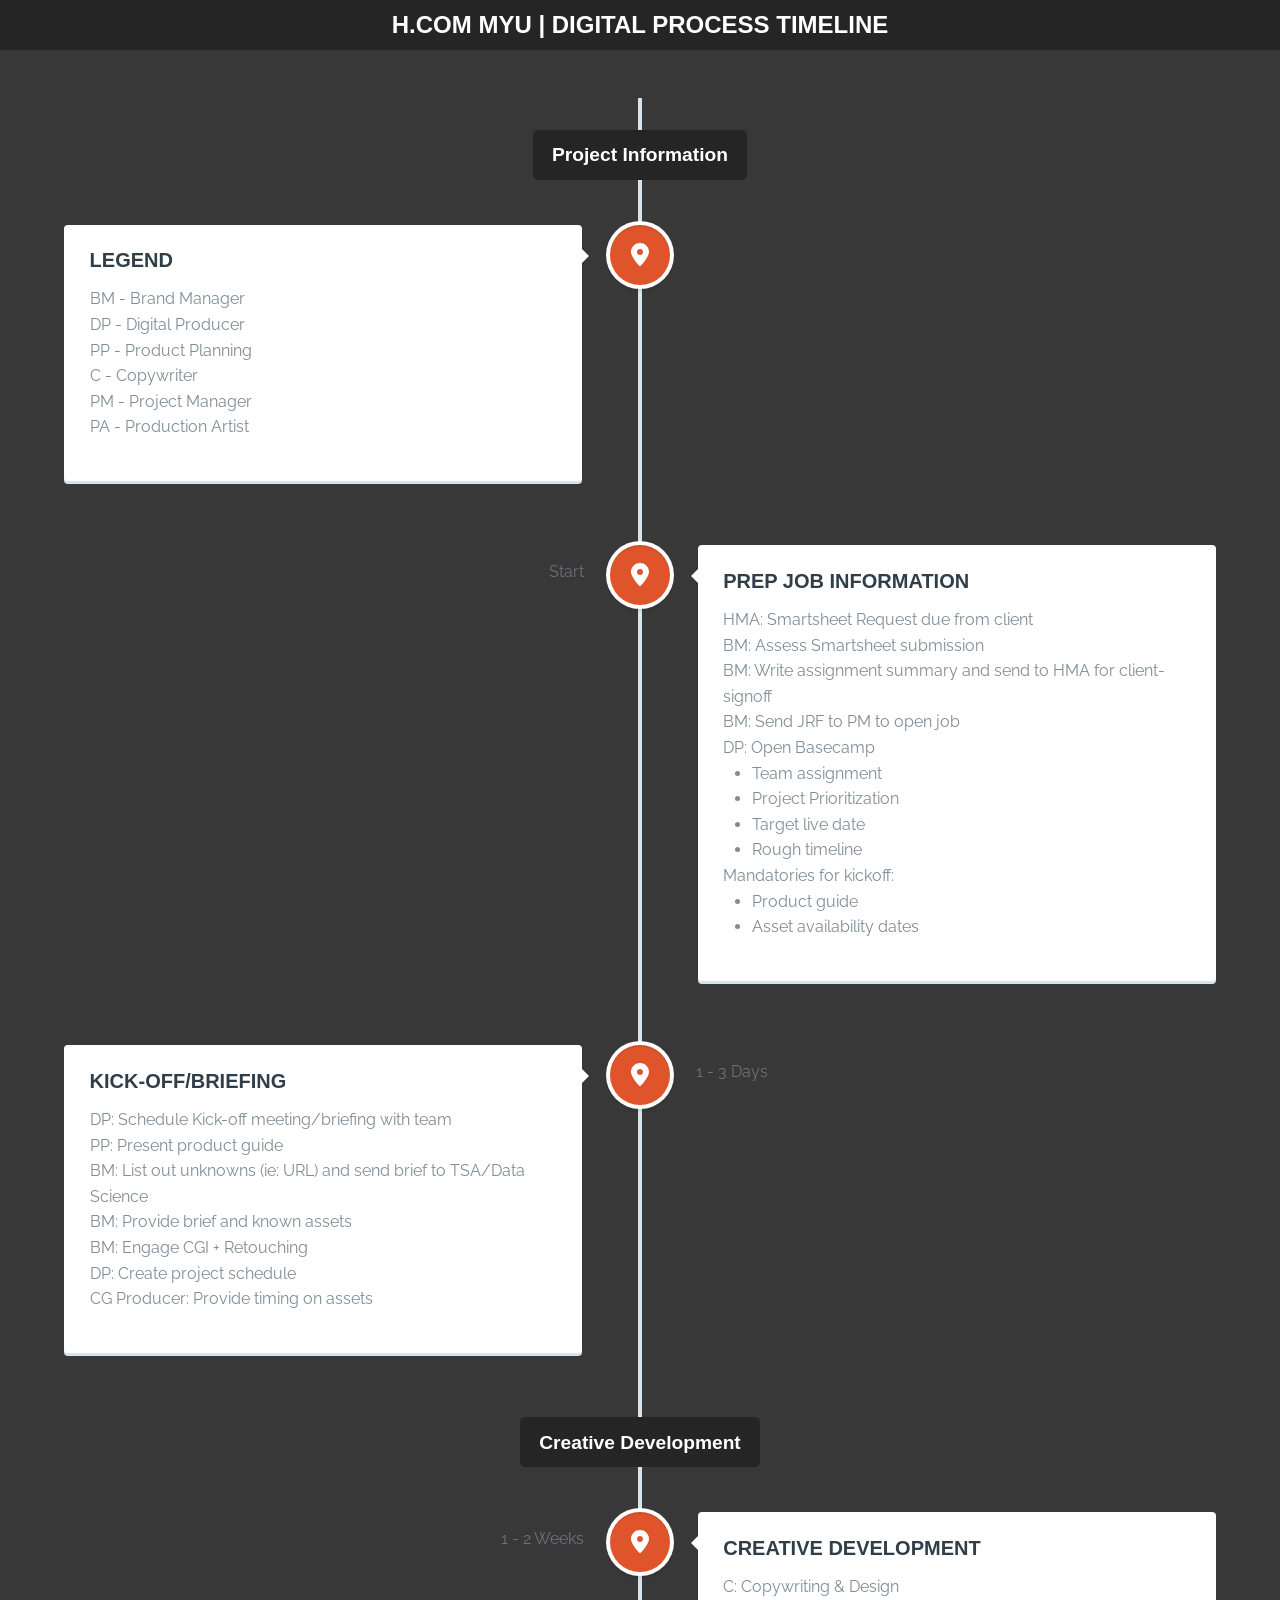
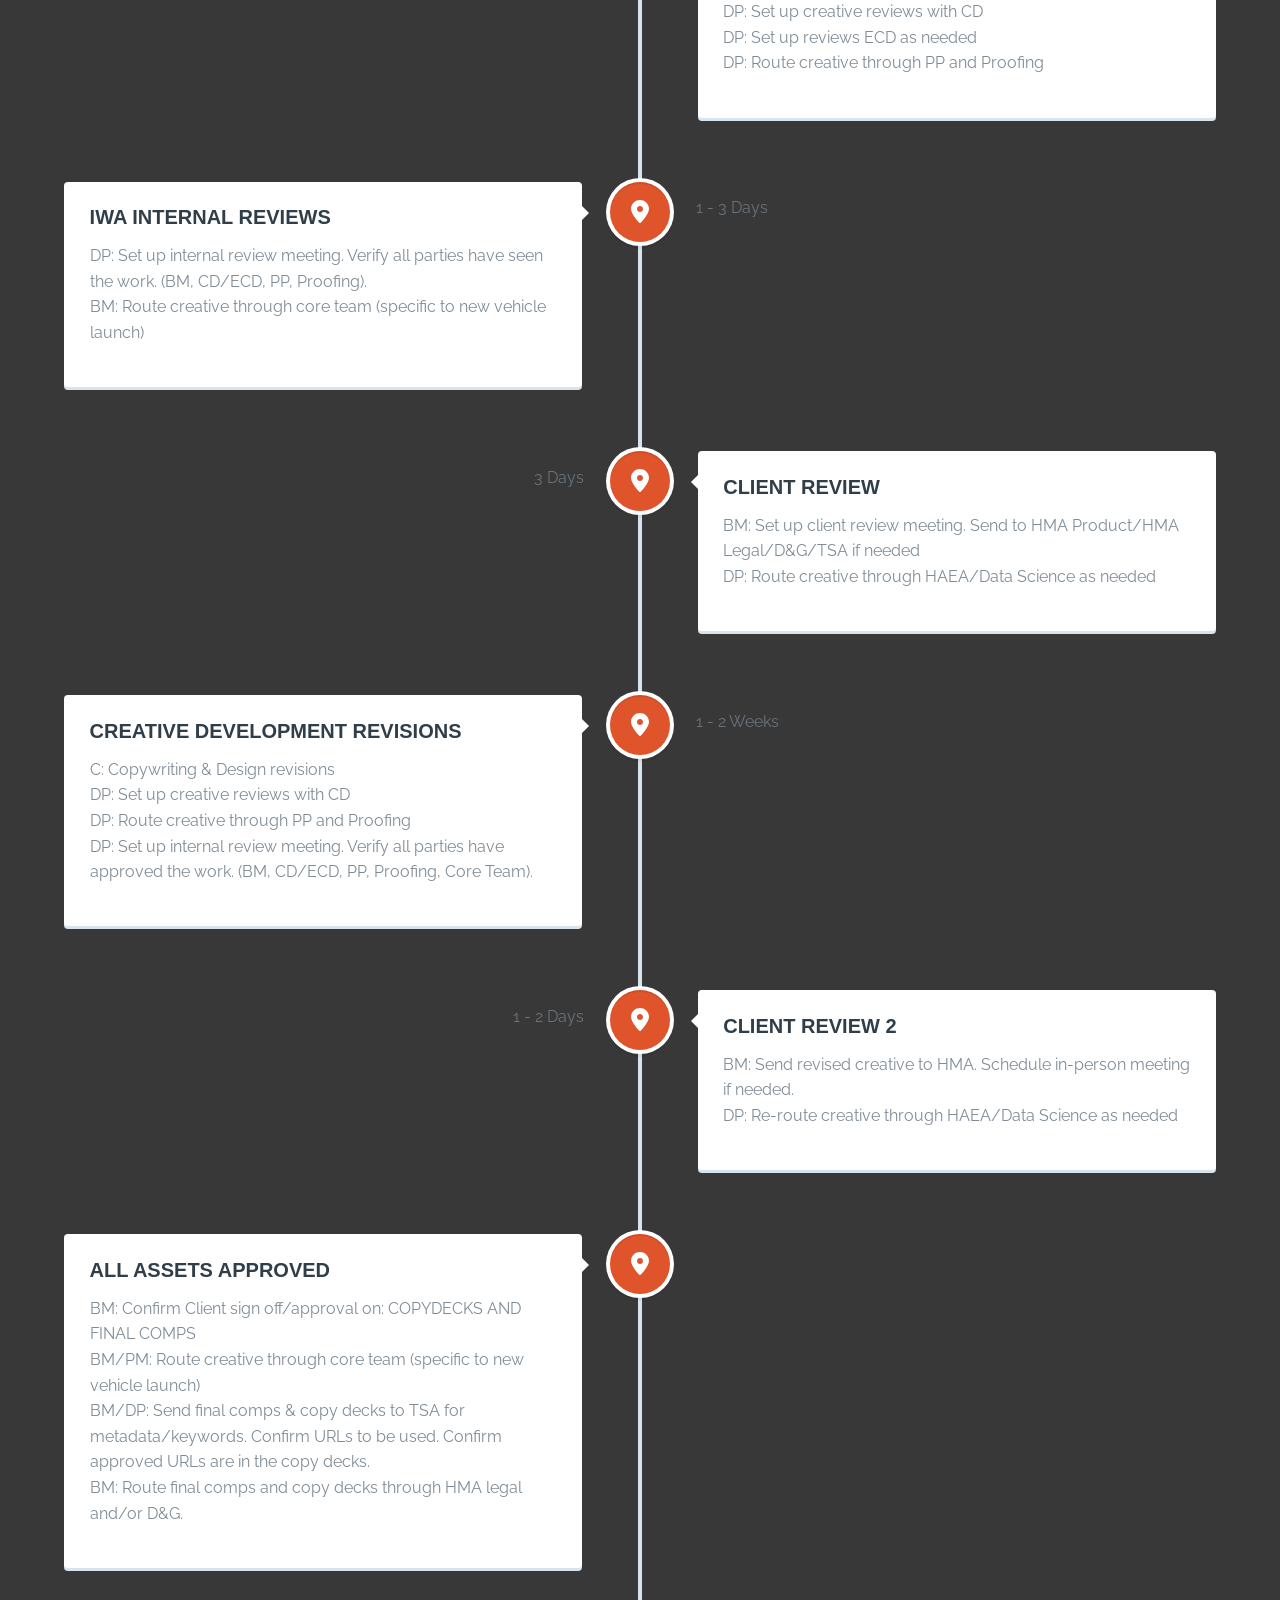
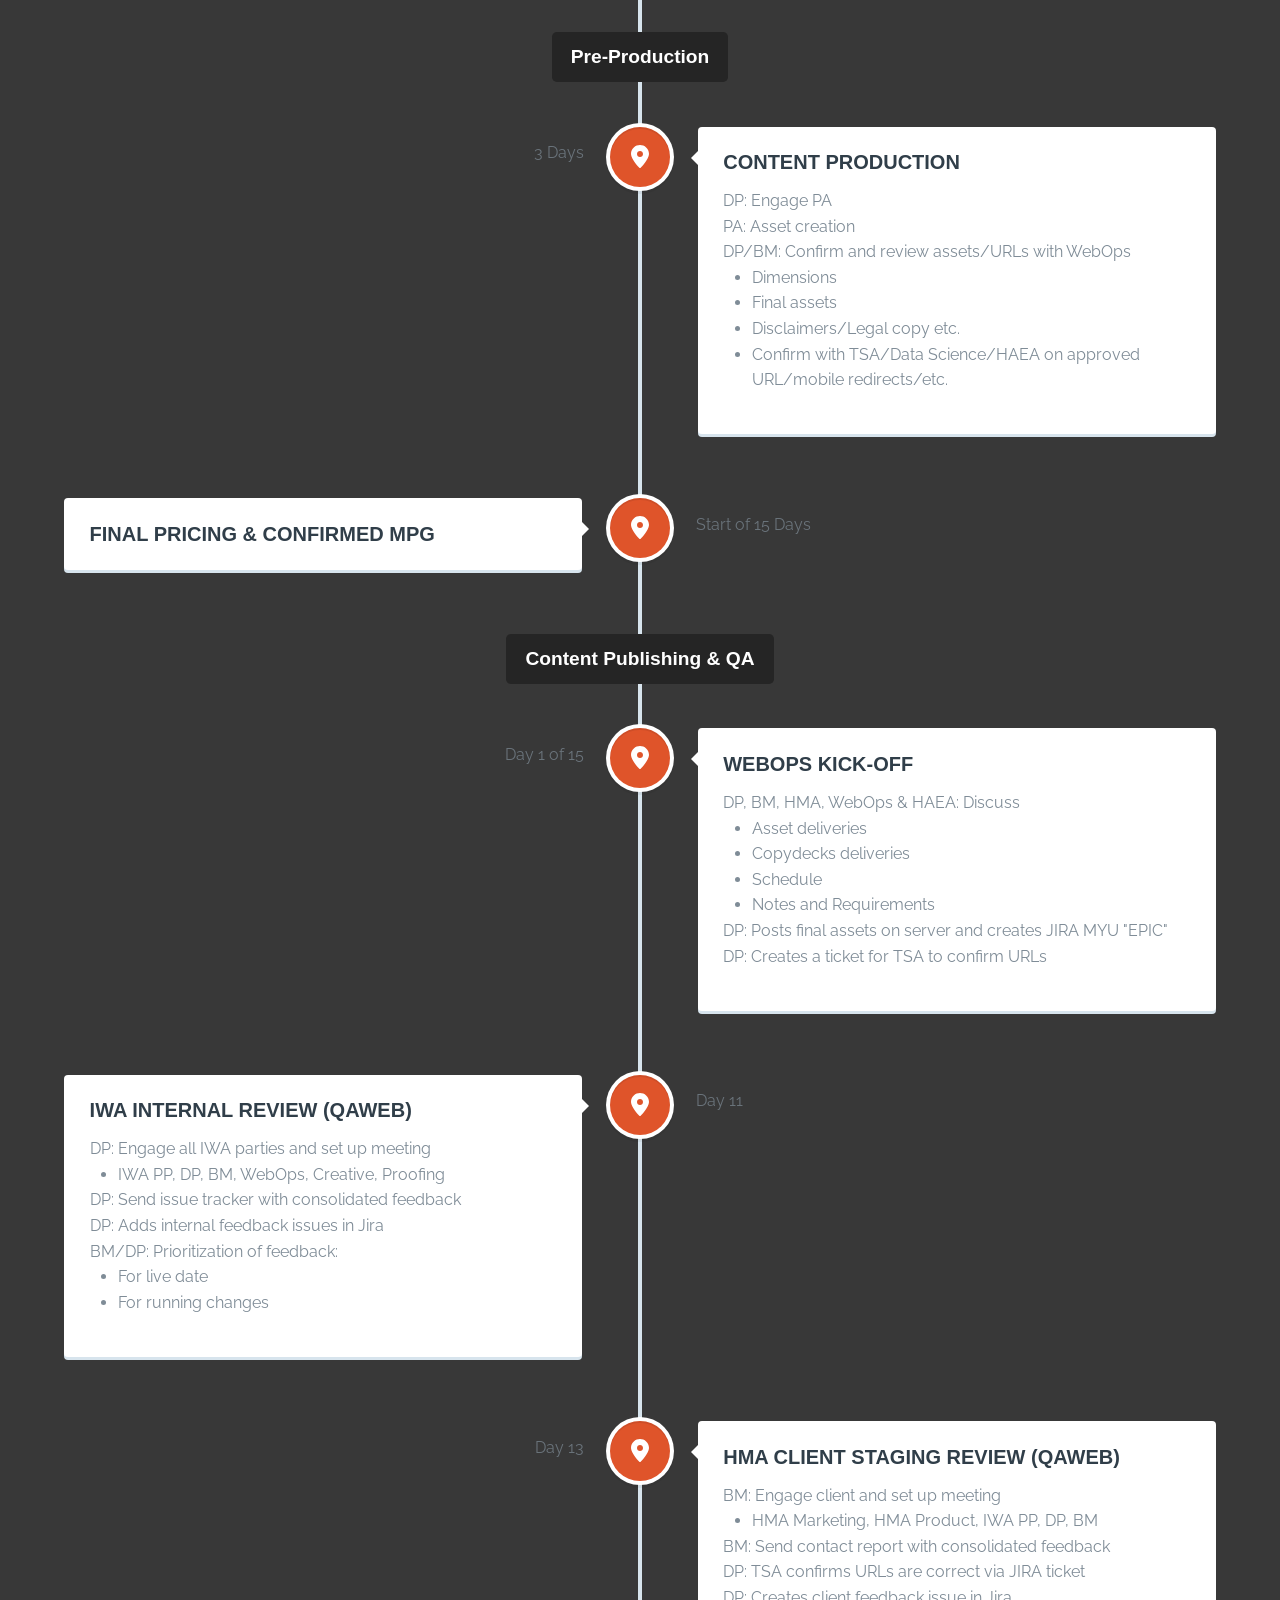
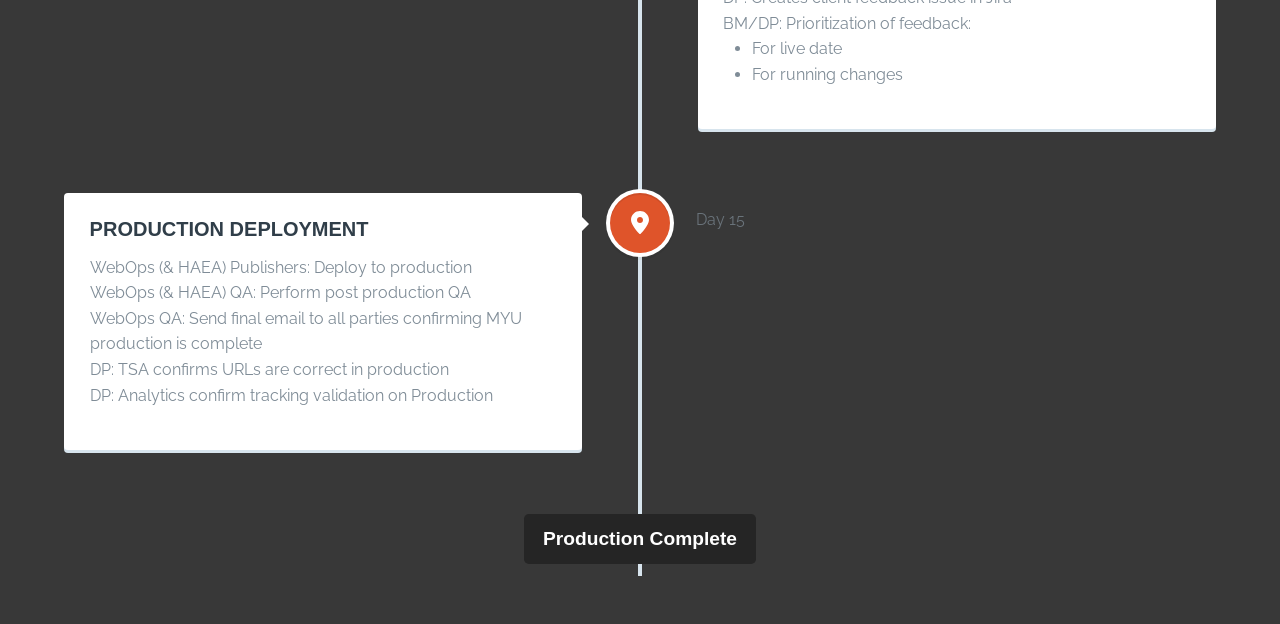
==== myu-timeline/index.html @ 20093d60 "Add files via upload" ====
<!doctype html>
<html lang="en" class="no-js">
<head>
	<meta charset="UTF-8">
	<meta name="viewport" content="width=device-width, initial-scale=1">

	<link href="https://fonts.googleapis.com/css?family=Raleway" rel="stylesheet" type='text/css'>

	<link rel="stylesheet" href="css/reset.css"> <!-- CSS reset -->
	<link rel="stylesheet" href="css/style.css"> <!-- Resource style -->
	<script src="js/modernizr.js"></script> <!-- Modernizr -->

	<title>H.com MYU Digital Process</title>
</head>
<body>
	<header>
		<h1>H.COM MYU | DIGITAL PROCESS TIMELINE</h1>
	</header>

	<section id="myu-timeline" class="myu-container">
		<h2 class="myu-timeline-group">
			<span class="myu-timeline-group-title">Project Information</span>
		</h2>
		
		<div class="myu-timeline-block">
  <div class="myu-timeline-img myu-pin"> <img src="img/myu-icon-pin.svg" alt=""> </div>
  <!-- myu-timeline-img -->
  <div class="myu-timeline-content">
    <h3>LEGEND</h3>
    <ul>
      <li><strong>BM</strong> - Brand Manager</li>
      <li><strong>DP</strong> - Digital Producer</li>
      <li><strong>PP</strong> - Product Planning</li>
      <li><strong>C</strong> - Copywriter</li>
      <li><strong>PM</strong> - Project Manager</li>
      <li><strong>PA</strong> - Production Artist</li>
    </ul>
    </ul>
  </div>
  <!-- myu-timeline-content -->
</div>
<!-- myu-timeline-block -->
	
		<div class="myu-timeline-block">
			<div class="myu-timeline-img myu-pin">
				<img src="img/myu-icon-pin.svg" alt="">
			</div> <!-- myu-timeline-img -->

			<div class="myu-timeline-content">
				<h3>PREP JOB INFORMATION</h3>
				<ul>
					<li>HMA: Smartsheet Request due from client</li>
					<li>BM: Assess Smartsheet submission</li>
					<li>BM: Write assignment summary and send to HMA for client-signoff</li>
					<li>BM: Send JRF to PM to open job</li>
					<li>
						DP: Open Basecamp
						<ul>
							<li>Team assignment</li>
							<li>Project Prioritization</li>
							<li>Target live date</li>
							<li>Rough timeline</li>
						</ul>
					</li>
					<li>
						Mandatories for kickoff:
						<ul>
							<li>Product guide</li>
							<li>Asset availability dates</li>
						</ul>
					</li>
				</ul>
				<span class="myu-day">Start</span>
			</div> <!-- myu-timeline-content -->
		</div> <!-- myu-timeline-block -->

		<div class="myu-timeline-block">
			<div class="myu-timeline-img myu-pin">
				<img src="img/myu-icon-pin.svg" alt="">
			</div> <!-- myu-timeline-img -->

			<div class="myu-timeline-content">
				<h3>KICK-OFF/BRIEFING</h3>
				<ul>
					<li>DP: Schedule Kick-off meeting/briefing with team</li>
					<li>PP: Present product guide</li>
                    <li>BM: List out unknowns (ie: URL) and send brief to TSA/Data Science</li>
					<li>BM: Provide brief and known assets</li>
					<li>BM: Engage CGI + Retouching</li>
					<li>DP: Create project schedule</li>
					<li>CG Producer: Provide timing on assets</li>
				</ul>
				<span class="myu-day">1 - 3 Days</span>
			</div> <!-- myu-timeline-content -->
		</div> <!-- myu-timeline-block -->

		<h2 class="myu-timeline-group">
			<span class="myu-timeline-group-title">Creative Development</span>
		</h2>

		<div class="myu-timeline-block">
			<div class="myu-timeline-img myu-pin">
				<img src="img/myu-icon-pin.svg" alt="">
			</div> <!-- myu-timeline-img -->

			<div class="myu-timeline-content">
				<h3>CREATIVE DEVELOPMENT</h3>
				<ul>
					<li>C: Copywriting &amp; Design</li>
					<li>DP: Set up creative reviews with CD</li>
					<li>DP: Set up reviews ECD as needed</li>
					<li>DP: Route creative through PP and Proofing</li>
				</ul>
				<span class="myu-day">1 - 2 Weeks</span>
			</div> <!-- myu-timeline-content -->
		</div> <!-- myu-timeline-block -->

		<div class="myu-timeline-block">
			<div class="myu-timeline-img myu-pin">
				<img src="img/myu-icon-pin.svg" alt="">
			</div> <!-- myu-timeline-img -->

			<div class="myu-timeline-content">
				<h3>IWA INTERNAL REVIEWS</h3>
				<ul>
					<li>DP: Set up internal review meeting. Verify all parties have seen the work. (BM, CD/ECD, PP, Proofing).</li>
					<li>BM: Route creative through core team (specific to new vehicle launch)</li>
				</ul>
				<span class="myu-day">1 - 3 Days</span>
			</div> <!-- myu-timeline-content -->
		</div> <!-- myu-timeline-block -->

				<div class="myu-timeline-block">
			<div class="myu-timeline-img myu-pin">
				<img src="img/myu-icon-pin.svg" alt="">
			</div> <!-- myu-timeline-img -->

			<div class="myu-timeline-content">
				<h3>CLIENT REVIEW</h3>
				<ul>
					<li>BM: Set up client review meeting. Send to HMA Product/HMA Legal/D&amp;G/TSA if needed</li>
					<li>DP: Route creative through HAEA/Data Science as needed</li>
				</ul>
				<span class="myu-day">3 Days</span>
			</div> <!-- myu-timeline-content -->
		</div> <!-- myu-timeline-block -->

				<div class="myu-timeline-block">
			<div class="myu-timeline-img myu-pin">
				<img src="img/myu-icon-pin.svg" alt="">
			</div> <!-- myu-timeline-img -->

			<div class="myu-timeline-content">
				<h3>CREATIVE DEVELOPMENT REVISIONS</h3>
				<ul>
					<li>C: Copywriting &amp; Design revisions</li>
					<li>DP: Set up creative reviews with CD</li>
					<li>DP: Route creative through PP and Proofing</li>
					<li>DP: Set up internal review meeting. Verify all parties have approved the work. (BM, CD/ECD, PP, Proofing, Core Team).</li>
				</ul>
				<span class="myu-day">1 - 2 Weeks</span>
			</div> <!-- myu-timeline-content -->
		</div> <!-- myu-timeline-block -->

						<div class="myu-timeline-block">
			<div class="myu-timeline-img myu-pin">
				<img src="img/myu-icon-pin.svg" alt="">
			</div> <!-- myu-timeline-img -->

			<div class="myu-timeline-content">
				<h3>CLIENT REVIEW 2</h3>
				<ul>
					<li>BM: Send revised creative to HMA. Schedule in-person meeting if needed.</li>
					<li>DP: Re-route creative through HAEA/Data Science as needed</li>
				</ul>
				<span class="myu-day">1 - 2 Days</span>
			</div> <!-- myu-timeline-content -->
		</div> <!-- myu-timeline-block -->

								<div class="myu-timeline-block">
			<div class="myu-timeline-img myu-pin">
				<img src="img/myu-icon-pin.svg" alt="">
			</div> <!-- myu-timeline-img -->

			<div class="myu-timeline-content">
				<h3>ALL ASSETS APPROVED</h3>
				<ul>
					<li>BM: Confirm Client sign off/approval on: COPYDECKS AND FINAL COMPS</li>
					<li>BM/PM: Route creative through core team (specific to new vehicle launch)</li>
                    <li>BM/DP: Send final comps & copy decks to TSA for metadata/keywords. Confirm
URLs to be used. Confirm approved URLs are in the copy decks.</li>
					<li>BM: Route final comps and copy decks through HMA legal and/or D&G. 
</li>
				</ul>
<span class="myu-day"></span>
			</div> <!-- myu-timeline-content -->
		</div> <!-- myu-timeline-block -->

				<h2 class="myu-timeline-group">
			<span class="myu-timeline-group-title">Pre-Production</span>
		</h2>

		<div class="myu-timeline-block">
			<div class="myu-timeline-img myu-pin">
				<img src="img/myu-icon-pin.svg" alt="">
			</div> <!-- myu-timeline-img -->

			<div class="myu-timeline-content">
				<h3>CONTENT PRODUCTION</h3>
				<ul>
					<li>DP: Engage PA</li>
					<li>PA: Asset creation</li>
					<li>DP/BM: Confirm and review assets/URLs with WebOps</li>
						<ul>
							<li>Dimensions</li>
							<li>Final assets</li>
							<li>Disclaimers/Legal copy etc.</li>
                            <li>Confirm with TSA/Data Science/HAEA on approved URL/mobile
redirects/etc.</li>
						</ul>
				</ul>
				<span class="myu-day">3 Days</span>
			</div> <!-- myu-timeline-content -->
		</div> <!-- myu-timeline-block -->
		
		
		

				<div class="myu-timeline-block">
			<div class="myu-timeline-img myu-pin">
				<img src="img/myu-icon-pin.svg" alt="">
			</div> <!-- myu-timeline-img -->

			<div class="myu-timeline-content">
				<h3>FINAL PRICING &amp; CONFIRMED MPG</h3>
<span class="myu-day">Start of 15 Days</span>
			</div> <!-- myu-timeline-content -->
		</div> <!-- myu-timeline-block -->

						<h2 class="myu-timeline-group">
			<span class="myu-timeline-group-title">Content Publishing &amp; QA</span>
		</h2>

		<div class="myu-timeline-block">
			<div class="myu-timeline-img myu-pin">
				<img src="img/myu-icon-pin.svg" alt="">
			</div> <!-- myu-timeline-img -->

			<div class="myu-timeline-content">
				<h3>WEBOPS KICK-OFF</h3>
				<ul>
					<li>DP, BM, HMA, WebOps &amp; HAEA: Discuss</li>
						<ul>
							<li>Asset deliveries</li>
							<li>Copydecks deliveries</li>
							<li>Schedule</li>
							<li>Notes and Requirements</li>
						</ul>
					<li>DP: Posts final assets on server and creates JIRA MYU "EPIC"</li>
                    <li>DP: Creates a ticket for TSA to confirm URLs</li>
				</ul>
				<span class="myu-day">Day 1 of 15</span>
			</div> <!-- myu-timeline-content -->
		</div> <!-- myu-timeline-block -->

		
		<div class="myu-timeline-block">
			<div class="myu-timeline-img myu-pin">
				<img src="img/myu-icon-pin.svg" alt="">
			</div> <!-- myu-timeline-img -->

			<div class="myu-timeline-content">
				<h3>IWA INTERNAL REVIEW (QAWEB)</h3>
				<ul>
					<li>DP: Engage all IWA parties and set up meeting</li>
						<ul>
							<li>IWA PP, DP, BM, WebOps, Creative, Proofing</li>
						</ul>	
					<li>DP: Send issue tracker with consolidated feedback</li>
					<li>DP: Adds internal feedback issues in Jira</li>
					<li>BM/DP: Prioritization of feedback:</li>
						<ul>
							<li>For live date</li>
							<li>For running changes</li>
						</ul>
				</ul>
				<span class="myu-day">Day 11</span>
			</div> <!-- myu-timeline-content -->
		</div> <!-- myu-timeline-block -->
		
		
				<div class="myu-timeline-block">
			<div class="myu-timeline-img myu-pin">
				<img src="img/myu-icon-pin.svg" alt="">
			</div> <!-- myu-timeline-img -->

			<div class="myu-timeline-content">
				<h3>HMA CLIENT STAGING REVIEW (QAWEB)</h3>
				<ul>
					<li>BM: Engage client and set up meeting</li>
						<ul>
							<li>HMA Marketing, HMA Product, IWA PP, DP, BM</li>
						</ul>	
					<li>BM: Send contact report with consolidated feedback</li>
                    <li>DP: TSA confirms URLs are correct via JIRA ticket</li>
					<li>DP: Creates client feedback issue in Jira</li>
					<li>BM/DP: Prioritization of feedback:</li>
						<ul>
							<li>For live date</li>
							<li>For running changes</li>
						</ul>
				</ul>
				<span class="myu-day">Day 13</span>
			</div> <!-- myu-timeline-content -->
		</div> <!-- myu-timeline-block -->

						<div class="myu-timeline-block">
			<div class="myu-timeline-img myu-pin">
				<img src="img/myu-icon-pin.svg" alt="">
			</div> <!-- myu-timeline-img -->

			<div class="myu-timeline-content">
				<h3>PRODUCTION DEPLOYMENT</h3>
				<ul>
					<li>WebOps (&amp; HAEA) Publishers: Deploy to production</li>
					<li>WebOps (&amp; HAEA) QA: Perform post production QA</li>
					<li>WebOps QA: Send final email to all parties confirming MYU production is complete</li>
                    <li>DP: TSA confirms URLs are correct in production</li>
					<li>DP: Analytics confirm tracking validation on Production</li>
				</ul>
				<span class="myu-day">Day 15</span>
			</div> <!-- myu-timeline-content -->
		</div> <!-- myu-timeline-block -->

								<h2 class="myu-timeline-group">
			<span class="myu-timeline-group-title">Production Complete</span>
		</h2>

	</section> <!-- myu-timeline -->
	<script src="http://ajax.googleapis.com/ajax/libs/jquery/1.11.0/jquery.min.js"></script>
	<script src="js/main.js"></script> <!-- Resource jQuery -->
</body>
</html>
---- myu-timeline/css/style.css ----
/* --------------------------------

Primary style

-------------------------------- */
html * {
  -webkit-font-smoothing: antialiased;
  -moz-osx-font-smoothing: grayscale;
}

*, *:after, *:before {
  -webkit-box-sizing: border-box;
  -moz-box-sizing: border-box;
  box-sizing: border-box;
}

body {
  font-size: 100%;
  font-family: 'Raleway', sans-serif;
  color: #7f8c97;
  background-color: #383838;
}

a {
  color: #acb7c0;
  text-decoration: none;
  font-family: "Open Sans", sans-serif;
}

img {
  max-width: 100%;
}

h1, h2, h3 {
  font-family: "Open Sans", sans-serif;
  font-weight: bold;
}

/* --------------------------------

Modules - reusable parts of our design

-------------------------------- */
.myu-container {
  /* this class is used to give a max-width to the element it is applied to, and center it horizontally when it reaches that max-width */
  width: 90%;
  max-width: 1170px;
  margin: 0 auto;
}
.myu-container::after {
  /* clearfix */
  content: '';
  display: table;
  clear: both;
}

/* --------------------------------

Main components

-------------------------------- */
header {
  height: 50px;
  line-height: 50px;
  text-align: center;
  background: #252525;
}
header h1 {
  color: white;
  font-size: 18px;
  font-size: 1.125rem;
}
@media only screen and (min-width: 1170px) {
  header h1 {
    font-size: 24px;
    font-size: 1.5rem;
  }
}

#myu-timeline {
  position: relative;
  padding: 2em 0;
  margin-top: 2em;
  margin-bottom: 2em;
}
#myu-timeline::before {
  /* this is the vertical line */
  content: '';
  position: absolute;
  top: 0;
  left: 18px;
  height: 100%;
  width: 4px;
  background: #d7e4ed;
}
@media only screen and (min-width: 1170px) {
  #myu-timeline {
    margin-top: 3em;
    margin-bottom: 3em;
  }
  #myu-timeline::before {
    left: 50%;
    margin-left: -2px;
  }
}

.myu-timeline-group {
  margin-left: 60px;
  position: relative;
  height: 1.6em;
}
.myu-timeline-group-title {
  padding: .8em 1em;
  background: #252525;
  color: white;
  border-radius: 0.25em;
  display: inline-block;
}

.myu-timeline-block {
  position: relative;
  margin: 2em 0;
}
.myu-timeline-block:after {
  content: "";
  display: table;
  clear: both;
}
.myu-timeline-block:first-child {
  margin-top: 0;
}
.myu-timeline-block:last-child {
  margin-bottom: 0;
}
@media only screen and (min-width: 1170px) {
  .myu-timeline-block {
    margin: 4em 0;
  }
  .myu-timeline-block:first-child {
    margin-top: 0;
  }
  .myu-timeline-block:last-child {
    margin-bottom: 0;
  }
}

.myu-timeline-img {
  position: absolute;
  top: 0;
  left: 0;
  width: 40px;
  height: 40px;
  border-radius: 50%;
  box-shadow: 0 0 0 4px white, inset 0 2px 0 rgba(0, 0, 0, 0.08), 0 3px 0 4px rgba(0, 0, 0, 0.05);
}
.myu-timeline-img img {
  display: block;
  width: 24px;
  height: 24px;
  position: relative;
  left: 50%;
  top: 50%;
  margin-left: -12px;
  margin-top: -12px;
}
.myu-timeline-img.myu-pin {
  background: #DF542A;
}
@media only screen and (min-width: 1170px) {
  .myu-timeline-img {
    width: 60px;
    height: 60px;
    left: 50%;
    margin-left: -30px;
    /* Force Hardware Acceleration in WebKit */
    -webkit-transform: translateZ(0);
    -webkit-backface-visibility: hidden;
  }
  .cssanimations .myu-timeline-img.is-hidden {
    visibility: hidden;
  }
  .cssanimations .myu-timeline-img.bounce-in {
    visibility: visible;
    -webkit-animation: cd-bounce-1 0.6s;
    -moz-animation: cd-bounce-1 0.6s;
    animation: cd-bounce-1 0.6s;
  }
}

@-webkit-keyframes cd-bounce-1 {
  0% {
    opacity: 0;
    -webkit-transform: scale(0.5);
  }

  60% {
    opacity: 1;
    -webkit-transform: scale(1.2);
  }

  100% {
    -webkit-transform: scale(1);
  }
}
@-moz-keyframes cd-bounce-1 {
  0% {
    opacity: 0;
    -moz-transform: scale(0.5);
  }

  60% {
    opacity: 1;
    -moz-transform: scale(1.2);
  }

  100% {
    -moz-transform: scale(1);
  }
}
@keyframes cd-bounce-1 {
  0% {
    opacity: 0;
    -webkit-transform: scale(0.5);
    -moz-transform: scale(0.5);
    -ms-transform: scale(0.5);
    -o-transform: scale(0.5);
    transform: scale(0.5);
  }

  60% {
    opacity: 1;
    -webkit-transform: scale(1.2);
    -moz-transform: scale(1.2);
    -ms-transform: scale(1.2);
    -o-transform: scale(1.2);
    transform: scale(1.2);
  }

  100% {
    -webkit-transform: scale(1);
    -moz-transform: scale(1);
    -ms-transform: scale(1);
    -o-transform: scale(1);
    transform: scale(1);
  }
}
.myu-timeline-content {
  position: relative;
  margin-left: 60px;
  background: white;
  border-radius: 0.25em;
  padding: 1em;
  box-shadow: 0 3px 0 #d7e4ed;
}
.myu-timeline-content:after {
  content: "";
  display: table;
  clear: both;
}
.myu-timeline-content h3 {
  color: #303e49;
}
.myu-timeline-content .myu-day {
  font-size: 13px;
  font-size: 0.8125rem;
  display: inline-block;
}
.myu-timeline-content > ul {
  margin: 1em 0;
  font-size: 13px;
  font-size: 0.8125rem;
  line-height: 1.6;
}
.myu-timeline-content > ul ul {
  margin-left: 1.8em;
  list-style: disc;
}
.myu-timeline-content .myu-day {
  float: left;
  padding: .8em 0;
  opacity: .7;
}
.myu-timeline-content::before {
  content: '';
  position: absolute;
  top: 16px;
  right: 100%;
  height: 0;
  width: 0;
  border: 7px solid transparent;
  border-right: 7px solid white;
}
@media only screen and (min-width: 768px) {
  .myu-timeline-group {
    font-size: 18px;
    font-size: 1.2rem;
  }
  .myu-timeline-content h3 {
    font-size: 20px;
    font-size: 1.25rem;
  }
  .myu-timeline-content > ul {
    font-size: 16px;
    font-size: 1rem;
  }
  .myu-timeline-content .myu-day {
    font-size: 14px;
    font-size: 0.875rem;
  }
}
@media only screen and (min-width: 1170px) {
  .myu-timeline-group {
    margin-left: 0;
    text-align: center;
  }
  .myu-timeline-content {
    margin-left: 0;
    padding: 1.6em;
    width: 45%;
  }
  .myu-timeline-content::before {
    top: 24px;
    left: 100%;
    border-color: transparent;
    border-left-color: white;
  }
  .myu-timeline-content .myu-day {
    position: absolute;
    width: 100%;
    left: 122%;
    top: 6px;
    font-size: 16px;
    font-size: 1rem;
  }
  .myu-timeline-block:nth-of-type(even) .myu-timeline-content {
    float: right;
  }
  .myu-timeline-block:nth-of-type(even) .myu-timeline-content::before {
    top: 24px;
    left: auto;
    right: 100%;
    border-color: transparent;
    border-right-color: white;
  }
  .myu-timeline-block:nth-of-type(even) .myu-timeline-content .myu-day {
    left: auto;
    right: 122%;
    text-align: right;
  }
  .cssanimations .myu-timeline-content.is-hidden {
    visibility: hidden;
  }
  .cssanimations .myu-timeline-content.bounce-in {
    visibility: visible;
    -webkit-animation: cd-bounce-2 0.6s;
    -moz-animation: cd-bounce-2 0.6s;
    animation: cd-bounce-2 0.6s;
  }
}

@media only screen and (min-width: 1170px) {
  /* inverse bounce effect on even content blocks */
  .cssanimations .myu-timeline-block:nth-of-type(even) .myu-timeline-content.bounce-in {
    -webkit-animation: cd-bounce-2-inverse 0.6s;
    -moz-animation: cd-bounce-2-inverse 0.6s;
    animation: cd-bounce-2-inverse 0.6s;
  }
}
@-webkit-keyframes cd-bounce-2 {
  0% {
    opacity: 0;
    -webkit-transform: translateX(-100px);
  }

  60% {
    opacity: 1;
    -webkit-transform: translateX(20px);
  }

  100% {
    -webkit-transform: translateX(0);
  }
}
@-moz-keyframes cd-bounce-2 {
  0% {
    opacity: 0;
    -moz-transform: translateX(-100px);
  }

  60% {
    opacity: 1;
    -moz-transform: translateX(20px);
  }

  100% {
    -moz-transform: translateX(0);
  }
}
@keyframes cd-bounce-2 {
  0% {
    opacity: 0;
    -webkit-transform: translateX(-100px);
    -moz-transform: translateX(-100px);
    -ms-transform: translateX(-100px);
    -o-transform: translateX(-100px);
    transform: translateX(-100px);
  }

  60% {
    opacity: 1;
    -webkit-transform: translateX(20px);
    -moz-transform: translateX(20px);
    -ms-transform: translateX(20px);
    -o-transform: translateX(20px);
    transform: translateX(20px);
  }

  100% {
    -webkit-transform: translateX(0);
    -moz-transform: translateX(0);
    -ms-transform: translateX(0);
    -o-transform: translateX(0);
    transform: translateX(0);
  }
}
@-webkit-keyframes cd-bounce-2-inverse {
  0% {
    opacity: 0;
    -webkit-transform: translateX(100px);
  }

  60% {
    opacity: 1;
    -webkit-transform: translateX(-20px);
  }

  100% {
    -webkit-transform: translateX(0);
  }
}
@-moz-keyframes cd-bounce-2-inverse {
  0% {
    opacity: 0;
    -moz-transform: translateX(100px);
  }

  60% {
    opacity: 1;
    -moz-transform: translateX(-20px);
  }

  100% {
    -moz-transform: translateX(0);
  }
}
@keyframes cd-bounce-2-inverse {
  0% {
    opacity: 0;
    -webkit-transform: translateX(100px);
    -moz-transform: translateX(100px);
    -ms-transform: translateX(100px);
    -o-transform: translateX(100px);
    transform: translateX(100px);
  }

  60% {
    opacity: 1;
    -webkit-transform: translateX(-20px);
    -moz-transform: translateX(-20px);
    -ms-transform: translateX(-20px);
    -o-transform: translateX(-20px);
    transform: translateX(-20px);
  }

  100% {
    -webkit-transform: translateX(0);
    -moz-transform: translateX(0);
    -ms-transform: translateX(0);
    -o-transform: translateX(0);
    transform: translateX(0);
  }
}
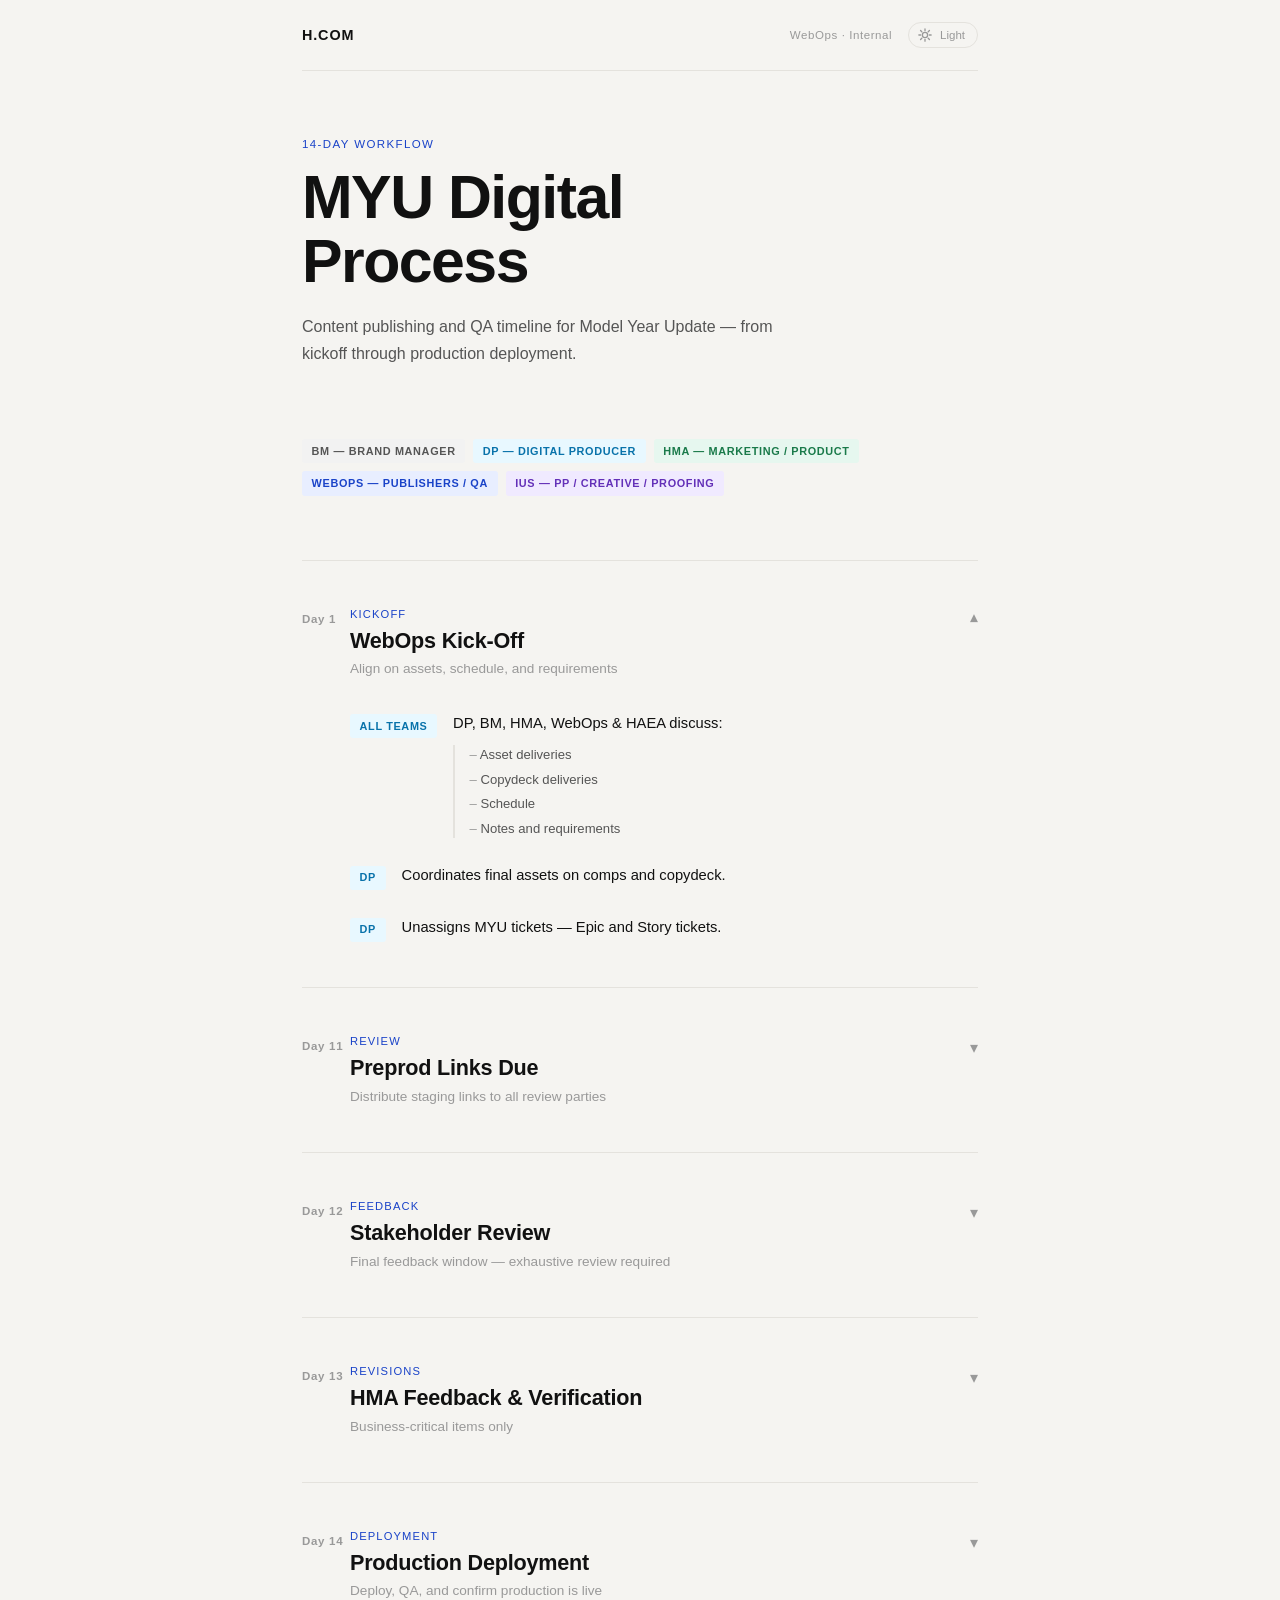
==== commit cebd3d1a: "updated code" ====
--- a/myu-timeline/index.html
+++ b/myu-timeline/index.html
@@ -1,343 +1,561 @@
-<!doctype html>
-<html lang="en" class="no-js">
+<!DOCTYPE html>
+<html lang="en">
 <head>
-	<meta charset="UTF-8">
-	<meta name="viewport" content="width=device-width, initial-scale=1">
-
-	<link href="https://fonts.googleapis.com/css?family=Raleway" rel="stylesheet" type='text/css'>
-
-	<link rel="stylesheet" href="css/reset.css"> <!-- CSS reset -->
-	<link rel="stylesheet" href="css/style.css"> <!-- Resource style -->
-	<script src="js/modernizr.js"></script> <!-- Modernizr -->
-
-	<title>H.com MYU Digital Process</title>
+  <meta charset="UTF-8" />
+  <meta name="viewport" content="width=device-width, initial-scale=1.0" />
+  <title>H.com · MYU Timeline 2025</title>
+  <link href="https://fonts.googleapis.com/css2?family=Inter:wght@300;400;500;600&display=swap" rel="stylesheet" />
+  <style>
+    *, *::before, *::after { box-sizing: border-box; margin: 0; padding: 0; }
+
+    :root {
+      --bg:       #f5f4f1;
+      --ink:      #111111;
+      --ink-2:    #555555;
+      --ink-3:    #999999;
+      --rule:     #e4e2dd;
+      --accent:   #1a43c8;
+      --accent-bg:#eef1fb;
+    }
+
+    [data-theme="dark"] {
+      --bg:       #111214;
+      --ink:      #f0eee8;
+      --ink-2:    #9a9890;
+      --ink-3:    #55534e;
+      --rule:     #28292e;
+      --accent:   #6b8ef5;
+      --accent-bg:#1a1f35;
+    }
+
+    html { scroll-behavior: smooth; }
+
+    body {
+      font-family: 'Helvetica Neue', Helvetica, Arial, sans-serif;
+      background: var(--bg);
+      color: var(--ink);
+      font-size: 15px;
+      line-height: 1.6;
+      -webkit-font-smoothing: antialiased;
+    }
+
+    .page {
+      max-width: 740px;
+      margin: 0 auto;
+      padding: 0 2rem 8rem;
+    }
+
+    /* ── Topbar ── */
+    .topbar {
+      display: flex;
+      align-items: center;
+      justify-content: space-between;
+      padding: 1.4rem 0;
+      border-bottom: 1px solid var(--rule);
+      margin-bottom: 4rem;
+    }
+
+    .topbar-logo {
+      font-size: 0.9rem;
+      font-weight: 700;
+      letter-spacing: 0.06em;
+      color: var(--ink);
+    }
+
+    .topbar-right {
+      display: flex;
+      align-items: center;
+      gap: 1rem;
+    }
+
+    .topbar-tag {
+      font-size: 0.72rem;
+      color: var(--ink-3);
+      letter-spacing: 0.05em;
+    }
+
+    .theme-toggle {
+      display: flex;
+      align-items: center;
+      gap: 0.5rem;
+      background: none;
+      border: 1px solid var(--rule);
+      border-radius: 20px;
+      padding: 0.3rem 0.75rem 0.3rem 0.55rem;
+      cursor: pointer;
+      font-family: 'Helvetica Neue', Helvetica, Arial, sans-serif;
+      font-size: 0.72rem;
+      color: var(--ink-3);
+      transition: border-color 0.2s, color 0.2s;
+    }
+
+    .theme-toggle:hover { border-color: var(--ink-3); color: var(--ink-2); }
+
+    .theme-toggle-icon { width: 14px; height: 14px; flex-shrink: 0; }
+    .icon-sun, .icon-moon { display: none; }
+    [data-theme="light"] .icon-sun  { display: block; }
+    [data-theme="dark"]  .icon-moon { display: block; }
+    html:not([data-theme]) .icon-sun { display: block; }
+
+    /* ── Hero ── */
+    .hero { margin-bottom: 4.5rem; }
+
+    .hero-label {
+      font-size: 0.72rem;
+      font-weight: 500;
+      letter-spacing: 0.12em;
+      text-transform: uppercase;
+      color: var(--accent);
+      margin-bottom: 0.75rem;
+    }
+
+    h1 {
+      font-size: clamp(2.4rem, 6vw, 3.8rem);
+      font-weight: 700;
+      line-height: 1.05;
+      letter-spacing: -0.025em;
+      color: var(--ink);
+      margin-bottom: 1.2rem;
+    }
+
+    .hero-sub {
+      font-size: 1rem;
+      color: var(--ink-2);
+      max-width: 480px;
+      font-weight: 300;
+      line-height: 1.7;
+    }
+
+    /* ── Legend ── */
+    .legend {
+      display: flex;
+      flex-wrap: wrap;
+      gap: 0.5rem;
+      margin-bottom: 4rem;
+    }
+
+    .legend-label {
+      font-size: 0.68rem;
+      font-weight: 600;
+      letter-spacing: 0.06em;
+      text-transform: uppercase;
+      padding: 0.22rem 0.6rem;
+      border-radius: 3px;
+      white-space: nowrap;
+    }
+
+    /* ── Steps ── */
+    .step {
+      border-top: 1px solid var(--rule);
+      padding: 2.8rem 0;
+    }
+
+    .step:last-child { border-bottom: 1px solid var(--rule); }
+
+    .step-header {
+      display: grid;
+      grid-template-columns: 3rem 1fr auto;
+      align-items: start;
+      cursor: pointer;
+      user-select: none;
+    }
+
+    .step-day {
+      font-size: 0.72rem;
+      font-weight: 600;
+      color: var(--ink-3);
+      letter-spacing: 0.06em;
+      padding-top: 4px;
+    }
+
+    .step-phase {
+      font-size: 0.7rem;
+      font-weight: 500;
+      letter-spacing: 0.1em;
+      text-transform: uppercase;
+      color: var(--accent);
+      margin-bottom: 0.25rem;
+    }
+
+    h2 {
+      font-size: 1.35rem;
+      font-weight: 700;
+      line-height: 1.2;
+      letter-spacing: -0.01em;
+      color: var(--ink);
+    }
+
+    .step-desc {
+      font-size: 0.85rem;
+      color: var(--ink-3);
+      margin-top: 0.3rem;
+    }
+
+    .step-chevron {
+      font-size: 1rem;
+      color: var(--ink-3);
+      transition: transform 0.25s ease;
+      padding-top: 2px;
+    }
+
+    .step.open .step-chevron { transform: rotate(180deg); }
+
+    .step-body {
+      display: none;
+      margin-top: 2rem;
+      padding-left: 3rem;
+    }
+
+    .step.open .step-body { display: block; }
+
+    /* ── Tasks ── */
+    .tasks { display: flex; flex-direction: column; gap: 1.6rem; }
+
+    .task { display: flex; gap: 1rem; align-items: flex-start; }
+
+    .owner {
+      font-size: 0.68rem;
+      font-weight: 600;
+      letter-spacing: 0.06em;
+      text-transform: uppercase;
+      padding: 0.22rem 0.6rem;
+      border-radius: 3px;
+      white-space: nowrap;
+      flex-shrink: 0;
+      margin-top: 2px;
+    }
+
+    .o-bm      { background: #f2f2f2;  color: #555555; }
+    .o-dp      { background: #e8f8ff;  color: #0872aa; }
+    .o-hma     { background: #e6f7ef;  color: #1a7a4a; }
+    .o-webops  { background: #e8eeff;  color: #1a43c8; }
+    .o-ius     { background: #f0eaff;  color: #6330b8; }
+    .o-qa      { background: #fff5e6;  color: #b06000; }
+    .o-time    { background: #fff0f3;  color: #b01f3f; }
+
+    [data-theme="dark"] .o-bm     { background: #1e1e1e; color: #aaaaaa; }
+    [data-theme="dark"] .o-dp     { background: #0c1e2e; color: #58c4f8; }
+    [data-theme="dark"] .o-hma    { background: #0f2a1e; color: #5ecf8e; }
+    [data-theme="dark"] .o-webops { background: #1a2248; color: #8aabff; }
+    [data-theme="dark"] .o-ius    { background: #221640; color: #c4a0ff; }
+    [data-theme="dark"] .o-qa     { background: #2a1e00; color: #ffc060; }
+    [data-theme="dark"] .o-time   { background: #2a0f18; color: #ff9aae; }
+
+    .task-text { color: var(--ink); font-size: 0.92rem; line-height: 1.6; }
+
+    .sub {
+      margin-top: 0.6rem;
+      padding-left: 0.9rem;
+      border-left: 2px solid var(--rule);
+      display: flex;
+      flex-direction: column;
+      gap: 0.3rem;
+    }
+
+    .sub li {
+      list-style: none;
+      font-size: 0.82rem;
+      color: var(--ink-2);
+      line-height: 1.5;
+    }
+
+    .sub li::before { content: '– '; color: var(--ink-3); }
+
+    /* ── Callouts ── */
+    .callout {
+      margin-top: 1rem;
+      padding: 0.8rem 1rem;
+      border-left: 3px solid;
+      font-size: 0.82rem;
+      line-height: 1.6;
+      border-radius: 0 4px 4px 0;
+    }
+
+    .callout-warn {
+      border-color: #d97706;
+      background: #fffbeb;
+      color: #7c4a00;
+    }
+
+    [data-theme="dark"] .callout-warn { background: #1e1200; color: #d4aa60; }
+
+    /* ── Status ── */
+    .status {
+      display: inline-flex;
+      align-items: center;
+      gap: 0.5rem;
+      margin-top: 2rem;
+      font-size: 0.75rem;
+      font-weight: 600;
+      letter-spacing: 0.08em;
+      text-transform: uppercase;
+      color: #1a7a4a;
+    }
+
+    [data-theme="dark"] .status { color: #5ecf8e; }
+
+    .status::before {
+      content: '';
+      width: 6px; height: 6px;
+      border-radius: 50%;
+      background: currentColor;
+    }
+
+    /* ── Animations ── */
+    @keyframes fadeUp {
+      from { opacity: 0; transform: translateY(12px); }
+      to   { opacity: 1; transform: translateY(0); }
+    }
+
+    .hero { animation: fadeUp 0.45s ease both; }
+    .step { animation: fadeUp 0.4s ease both; }
+    .step:nth-child(1) { animation-delay: 0.10s; }
+    .step:nth-child(2) { animation-delay: 0.18s; }
+    .step:nth-child(3) { animation-delay: 0.26s; }
+    .step:nth-child(4) { animation-delay: 0.34s; }
+    .step:nth-child(5) { animation-delay: 0.42s; }
+
+    @media (max-width: 540px) {
+      h1 { font-size: 2.2rem; }
+      .step-body { padding-left: 0; }
+      .step-header { grid-template-columns: 2.5rem 1fr auto; }
+      .topbar-tag { display: none; }
+    }
+  </style>
 </head>
 <body>
-	<header>
-		<h1>H.COM MYU | DIGITAL PROCESS TIMELINE</h1>
-	</header>
-
-	<section id="myu-timeline" class="myu-container">
-		<h2 class="myu-timeline-group">
-			<span class="myu-timeline-group-title">Project Information</span>
-		</h2>
-		
-		<div class="myu-timeline-block">
-  <div class="myu-timeline-img myu-pin"> <img src="img/myu-icon-pin.svg" alt=""> </div>
-  <!-- myu-timeline-img -->
-  <div class="myu-timeline-content">
-    <h3>LEGEND</h3>
-    <ul>
-      <li><strong>BM</strong> - Brand Manager</li>
-      <li><strong>DP</strong> - Digital Producer</li>
-      <li><strong>PP</strong> - Product Planning</li>
-      <li><strong>C</strong> - Copywriter</li>
-      <li><strong>PM</strong> - Project Manager</li>
-      <li><strong>PA</strong> - Production Artist</li>
-    </ul>
-    </ul>
-  </div>
-  <!-- myu-timeline-content -->
+<div class="page">
+
+  <div class="topbar">
+    <span class="topbar-logo">H.COM</span>
+    <div class="topbar-right">
+      <span class="topbar-tag">WebOps · Internal</span>
+      <button class="theme-toggle" onclick="toggleTheme()" aria-label="Toggle color theme">
+        <svg class="theme-toggle-icon icon-sun" viewBox="0 0 16 16" fill="none" xmlns="http://www.w3.org/2000/svg">
+          <circle cx="8" cy="8" r="3" stroke="currentColor" stroke-width="1.5"/>
+          <line x1="8" y1="1" x2="8" y2="3" stroke="currentColor" stroke-width="1.5" stroke-linecap="round"/>
+          <line x1="8" y1="13" x2="8" y2="15" stroke="currentColor" stroke-width="1.5" stroke-linecap="round"/>
+          <line x1="1" y1="8" x2="3" y2="8" stroke="currentColor" stroke-width="1.5" stroke-linecap="round"/>
+          <line x1="13" y1="8" x2="15" y2="8" stroke="currentColor" stroke-width="1.5" stroke-linecap="round"/>
+          <line x1="2.93" y1="2.93" x2="4.34" y2="4.34" stroke="currentColor" stroke-width="1.5" stroke-linecap="round"/>
+          <line x1="11.66" y1="11.66" x2="13.07" y2="13.07" stroke="currentColor" stroke-width="1.5" stroke-linecap="round"/>
+          <line x1="2.93" y1="13.07" x2="4.34" y2="11.66" stroke="currentColor" stroke-width="1.5" stroke-linecap="round"/>
+          <line x1="11.66" y1="4.34" x2="13.07" y2="2.93" stroke="currentColor" stroke-width="1.5" stroke-linecap="round"/>
+        </svg>
+        <svg class="theme-toggle-icon icon-moon" viewBox="0 0 16 16" fill="none" xmlns="http://www.w3.org/2000/svg">
+          <path d="M13.5 9.5A6 6 0 0 1 6.5 2.5a5.5 5.5 0 1 0 7 7z" stroke="currentColor" stroke-width="1.5" stroke-linecap="round" stroke-linejoin="round"/>
+        </svg>
+        <span id="theme-label">Light</span>
+      </button>
+    </div>
+  </div>
+
+  <div class="hero">
+    <p class="hero-label">14-day workflow</p>
+    <h1>MYU Digital<br>Process</h1>
+    <p class="hero-sub">Content publishing and QA timeline for Model Year Update — from kickoff through production deployment.</p>
+  </div>
+
+  <!-- Legend -->
+  <div class="legend">
+    <span class="legend-label o-bm">BM — Brand Manager</span>
+    <span class="legend-label o-dp">DP — Digital Producer</span>
+    <span class="legend-label o-hma">HMA — Marketing / Product</span>
+    <span class="legend-label o-webops">WebOps — Publishers / QA</span>
+    <span class="legend-label o-ius">IUS — PP / Creative / Proofing</span>
+  </div>
+
+  <!-- Step 1: Kickoff -->
+  <div class="step open">
+    <div class="step-header" onclick="toggle(this)">
+      <span class="step-day">Day 1</span>
+      <div>
+        <p class="step-phase">Kickoff</p>
+        <h2>WebOps Kick-Off</h2>
+        <p class="step-desc">Align on assets, schedule, and requirements</p>
+      </div>
+      <span class="step-chevron">▾</span>
+    </div>
+    <div class="step-body">
+      <div class="tasks">
+        <div class="task">
+          <span class="owner o-dp">All Teams</span>
+          <div class="task-text">
+            DP, BM, HMA, WebOps &amp; HAEA discuss:
+            <ul class="sub">
+              <li>Asset deliveries</li>
+              <li>Copydeck deliveries</li>
+              <li>Schedule</li>
+              <li>Notes and requirements</li>
+            </ul>
+          </div>
+        </div>
+        <div class="task">
+          <span class="owner o-dp">DP</span>
+          <div class="task-text">Coordinates final assets on comps and copydeck.</div>
+        </div>
+        <div class="task">
+          <span class="owner o-dp">DP</span>
+          <div class="task-text">Unassigns MYU tickets — Epic and Story tickets.</div>
+        </div>
+      </div>
+    </div>
+  </div>
+
+  <!-- Step 2: Preprod Links -->
+  <div class="step">
+    <div class="step-header" onclick="toggle(this)">
+      <span class="step-day">Day 11</span>
+      <div>
+        <p class="step-phase">Review</p>
+        <h2>Preprod Links Due</h2>
+        <p class="step-desc">Distribute staging links to all review parties</p>
+      </div>
+      <span class="step-chevron">▾</span>
+    </div>
+    <div class="step-body">
+      <div class="tasks">
+        <div class="task">
+          <span class="owner o-bm">BM</span>
+          <div class="task-text">
+            Sends preprod links to HMA for review:
+            <ul class="sub">
+              <li>HMA Marketing</li>
+              <li>HMA Product</li>
+            </ul>
+          </div>
+        </div>
+        <div class="task">
+          <span class="owner o-dp">DP</span>
+          <div class="task-text">
+            Distributes to IUS internal teams in parallel:
+            <ul class="sub">
+              <li>IUS Product Planning</li>
+              <li>IUS Creative</li>
+              <li>IUS Proofing</li>
+            </ul>
+          </div>
+        </div>
+      </div>
+    </div>
+  </div>
+
+  <!-- Step 3: Stakeholder Review -->
+  <div class="step">
+    <div class="step-header" onclick="toggle(this)">
+      <span class="step-day">Day 12</span>
+      <div>
+        <p class="step-phase">Feedback</p>
+        <h2>Stakeholder Review</h2>
+        <p class="step-desc">Final feedback window — exhaustive review required</p>
+      </div>
+      <span class="step-chevron">▾</span>
+    </div>
+    <div class="step-body">
+      <div class="tasks">
+        <div class="task">
+          <span class="owner o-hma">HMA</span>
+          <div class="task-text">Reviews all links and provides exhaustive feedback before EOD.</div>
+        </div>
+        <div class="task">
+          <span class="owner o-ius">IUS</span>
+          <div class="task-text">Reviews all links and provides exhaustive feedback before EOD.</div>
+        </div>
+      </div>
+      <div class="callout callout-warn">
+        Any additional items submitted past this deadline will go into warranty.
+      </div>
+    </div>
+  </div>
+
+  <!-- Step 4: Revisions -->
+  <div class="step">
+    <div class="step-header" onclick="toggle(this)">
+      <span class="step-day">Day 13</span>
+      <div>
+        <p class="step-phase">Revisions</p>
+        <h2>HMA Feedback &amp; Verification</h2>
+        <p class="step-desc">Business-critical items only</p>
+      </div>
+      <span class="step-chevron">▾</span>
+    </div>
+    <div class="step-body">
+      <div class="tasks">
+        <div class="task">
+          <span class="owner o-time">11:00 AM</span>
+          <div class="task-text">BM and DP compile and triage business-critical feedback for WebOps ticket.</div>
+        </div>
+        <div class="task">
+          <span class="owner o-time">11 AM – 4 PM</span>
+          <div class="task-text">WebOps revisions — business-critical items only.</div>
+        </div>
+        <div class="task">
+          <span class="owner o-time">4:00 PM</span>
+          <div class="task-text">BM and DP set up UAT meeting to verify business-critical items.</div>
+        </div>
+      </div>
+      <div class="callout callout-warn">
+        All items found during the live UAT will be addressed in warranty. Warranty target live date is TBD, pending complexity of issue.
+      </div>
+    </div>
+  </div>
+
+  <!-- Step 5: Production -->
+  <div class="step">
+    <div class="step-header" onclick="toggle(this)">
+      <span class="step-day">Day 14</span>
+      <div>
+        <p class="step-phase">Deployment</p>
+        <h2>Production Deployment</h2>
+        <p class="step-desc">Deploy, QA, and confirm production is live</p>
+      </div>
+      <span class="step-chevron">▾</span>
+    </div>
+    <div class="step-body">
+      <div class="tasks">
+        <div class="task">
+          <span class="owner o-webops">WebOps Publishers</span>
+          <div class="task-text">Deploy to production.</div>
+        </div>
+        <div class="task">
+          <span class="owner o-qa">WebOps QA</span>
+          <div class="task-text">Perform post-production QA.</div>
+        </div>
+        <div class="task">
+          <span class="owner o-qa">WebOps QA</span>
+          <div class="task-text">Send final email to all parties confirming MYU production is complete.</div>
+        </div>
+        <div class="task">
+          <span class="owner o-dp">DP</span>
+          <div class="task-text">Analytics confirms tracking validation on production.</div>
+        </div>
+      </div>
+      <div class="status">Production complete</div>
+    </div>
+  </div>
+
 </div>
-<!-- myu-timeline-block -->
-	
-		<div class="myu-timeline-block">
-			<div class="myu-timeline-img myu-pin">
-				<img src="img/myu-icon-pin.svg" alt="">
-			</div> <!-- myu-timeline-img -->
-
-			<div class="myu-timeline-content">
-				<h3>PREP JOB INFORMATION</h3>
-				<ul>
-					<li>HMA: Smartsheet Request due from client</li>
-					<li>BM: Assess Smartsheet submission</li>
-					<li>BM: Write assignment summary and send to HMA for client-signoff</li>
-					<li>BM: Send JRF to PM to open job</li>
-					<li>
-						DP: Open Basecamp
-						<ul>
-							<li>Team assignment</li>
-							<li>Project Prioritization</li>
-							<li>Target live date</li>
-							<li>Rough timeline</li>
-						</ul>
-					</li>
-					<li>
-						Mandatories for kickoff:
-						<ul>
-							<li>Product guide</li>
-							<li>Asset availability dates</li>
-						</ul>
-					</li>
-				</ul>
-				<span class="myu-day">Start</span>
-			</div> <!-- myu-timeline-content -->
-		</div> <!-- myu-timeline-block -->
-
-		<div class="myu-timeline-block">
-			<div class="myu-timeline-img myu-pin">
-				<img src="img/myu-icon-pin.svg" alt="">
-			</div> <!-- myu-timeline-img -->
-
-			<div class="myu-timeline-content">
-				<h3>KICK-OFF/BRIEFING</h3>
-				<ul>
-					<li>DP: Schedule Kick-off meeting/briefing with team</li>
-					<li>PP: Present product guide</li>
-                    <li>BM: List out unknowns (ie: URL) and send brief to TSA/Data Science</li>
-					<li>BM: Provide brief and known assets</li>
-					<li>BM: Engage CGI + Retouching</li>
-					<li>DP: Create project schedule</li>
-					<li>CG Producer: Provide timing on assets</li>
-				</ul>
-				<span class="myu-day">1 - 3 Days</span>
-			</div> <!-- myu-timeline-content -->
-		</div> <!-- myu-timeline-block -->
-
-		<h2 class="myu-timeline-group">
-			<span class="myu-timeline-group-title">Creative Development</span>
-		</h2>
-
-		<div class="myu-timeline-block">
-			<div class="myu-timeline-img myu-pin">
-				<img src="img/myu-icon-pin.svg" alt="">
-			</div> <!-- myu-timeline-img -->
-
-			<div class="myu-timeline-content">
-				<h3>CREATIVE DEVELOPMENT</h3>
-				<ul>
-					<li>C: Copywriting &amp; Design</li>
-					<li>DP: Set up creative reviews with CD</li>
-					<li>DP: Set up reviews ECD as needed</li>
-					<li>DP: Route creative through PP and Proofing</li>
-				</ul>
-				<span class="myu-day">1 - 2 Weeks</span>
-			</div> <!-- myu-timeline-content -->
-		</div> <!-- myu-timeline-block -->
-
-		<div class="myu-timeline-block">
-			<div class="myu-timeline-img myu-pin">
-				<img src="img/myu-icon-pin.svg" alt="">
-			</div> <!-- myu-timeline-img -->
-
-			<div class="myu-timeline-content">
-				<h3>IWA INTERNAL REVIEWS</h3>
-				<ul>
-					<li>DP: Set up internal review meeting. Verify all parties have seen the work. (BM, CD/ECD, PP, Proofing).</li>
-					<li>BM: Route creative through core team (specific to new vehicle launch)</li>
-				</ul>
-				<span class="myu-day">1 - 3 Days</span>
-			</div> <!-- myu-timeline-content -->
-		</div> <!-- myu-timeline-block -->
-
-				<div class="myu-timeline-block">
-			<div class="myu-timeline-img myu-pin">
-				<img src="img/myu-icon-pin.svg" alt="">
-			</div> <!-- myu-timeline-img -->
-
-			<div class="myu-timeline-content">
-				<h3>CLIENT REVIEW</h3>
-				<ul>
-					<li>BM: Set up client review meeting. Send to HMA Product/HMA Legal/D&amp;G/TSA if needed</li>
-					<li>DP: Route creative through HAEA/Data Science as needed</li>
-				</ul>
-				<span class="myu-day">3 Days</span>
-			</div> <!-- myu-timeline-content -->
-		</div> <!-- myu-timeline-block -->
-
-				<div class="myu-timeline-block">
-			<div class="myu-timeline-img myu-pin">
-				<img src="img/myu-icon-pin.svg" alt="">
-			</div> <!-- myu-timeline-img -->
-
-			<div class="myu-timeline-content">
-				<h3>CREATIVE DEVELOPMENT REVISIONS</h3>
-				<ul>
-					<li>C: Copywriting &amp; Design revisions</li>
-					<li>DP: Set up creative reviews with CD</li>
-					<li>DP: Route creative through PP and Proofing</li>
-					<li>DP: Set up internal review meeting. Verify all parties have approved the work. (BM, CD/ECD, PP, Proofing, Core Team).</li>
-				</ul>
-				<span class="myu-day">1 - 2 Weeks</span>
-			</div> <!-- myu-timeline-content -->
-		</div> <!-- myu-timeline-block -->
-
-						<div class="myu-timeline-block">
-			<div class="myu-timeline-img myu-pin">
-				<img src="img/myu-icon-pin.svg" alt="">
-			</div> <!-- myu-timeline-img -->
-
-			<div class="myu-timeline-content">
-				<h3>CLIENT REVIEW 2</h3>
-				<ul>
-					<li>BM: Send revised creative to HMA. Schedule in-person meeting if needed.</li>
-					<li>DP: Re-route creative through HAEA/Data Science as needed</li>
-				</ul>
-				<span class="myu-day">1 - 2 Days</span>
-			</div> <!-- myu-timeline-content -->
-		</div> <!-- myu-timeline-block -->
-
-								<div class="myu-timeline-block">
-			<div class="myu-timeline-img myu-pin">
-				<img src="img/myu-icon-pin.svg" alt="">
-			</div> <!-- myu-timeline-img -->
-
-			<div class="myu-timeline-content">
-				<h3>ALL ASSETS APPROVED</h3>
-				<ul>
-					<li>BM: Confirm Client sign off/approval on: COPYDECKS AND FINAL COMPS</li>
-					<li>BM/PM: Route creative through core team (specific to new vehicle launch)</li>
-                    <li>BM/DP: Send final comps & copy decks to TSA for metadata/keywords. Confirm
-URLs to be used. Confirm approved URLs are in the copy decks.</li>
-					<li>BM: Route final comps and copy decks through HMA legal and/or D&G. 
-</li>
-				</ul>
-<span class="myu-day"></span>
-			</div> <!-- myu-timeline-content -->
-		</div> <!-- myu-timeline-block -->
-
-				<h2 class="myu-timeline-group">
-			<span class="myu-timeline-group-title">Pre-Production</span>
-		</h2>
-
-		<div class="myu-timeline-block">
-			<div class="myu-timeline-img myu-pin">
-				<img src="img/myu-icon-pin.svg" alt="">
-			</div> <!-- myu-timeline-img -->
-
-			<div class="myu-timeline-content">
-				<h3>CONTENT PRODUCTION</h3>
-				<ul>
-					<li>DP: Engage PA</li>
-					<li>PA: Asset creation</li>
-					<li>DP/BM: Confirm and review assets/URLs with WebOps</li>
-						<ul>
-							<li>Dimensions</li>
-							<li>Final assets</li>
-							<li>Disclaimers/Legal copy etc.</li>
-                            <li>Confirm with TSA/Data Science/HAEA on approved URL/mobile
-redirects/etc.</li>
-						</ul>
-				</ul>
-				<span class="myu-day">3 Days</span>
-			</div> <!-- myu-timeline-content -->
-		</div> <!-- myu-timeline-block -->
-		
-		
-		
-
-				<div class="myu-timeline-block">
-			<div class="myu-timeline-img myu-pin">
-				<img src="img/myu-icon-pin.svg" alt="">
-			</div> <!-- myu-timeline-img -->
-
-			<div class="myu-timeline-content">
-				<h3>FINAL PRICING &amp; CONFIRMED MPG</h3>
-<span class="myu-day">Start of 15 Days</span>
-			</div> <!-- myu-timeline-content -->
-		</div> <!-- myu-timeline-block -->
-
-						<h2 class="myu-timeline-group">
-			<span class="myu-timeline-group-title">Content Publishing &amp; QA</span>
-		</h2>
-
-		<div class="myu-timeline-block">
-			<div class="myu-timeline-img myu-pin">
-				<img src="img/myu-icon-pin.svg" alt="">
-			</div> <!-- myu-timeline-img -->
-
-			<div class="myu-timeline-content">
-				<h3>WEBOPS KICK-OFF</h3>
-				<ul>
-					<li>DP, BM, HMA, WebOps &amp; HAEA: Discuss</li>
-						<ul>
-							<li>Asset deliveries</li>
-							<li>Copydecks deliveries</li>
-							<li>Schedule</li>
-							<li>Notes and Requirements</li>
-						</ul>
-					<li>DP: Posts final assets on server and creates JIRA MYU "EPIC"</li>
-                    <li>DP: Creates a ticket for TSA to confirm URLs</li>
-				</ul>
-				<span class="myu-day">Day 1 of 15</span>
-			</div> <!-- myu-timeline-content -->
-		</div> <!-- myu-timeline-block -->
-
-		
-		<div class="myu-timeline-block">
-			<div class="myu-timeline-img myu-pin">
-				<img src="img/myu-icon-pin.svg" alt="">
-			</div> <!-- myu-timeline-img -->
-
-			<div class="myu-timeline-content">
-				<h3>IWA INTERNAL REVIEW (QAWEB)</h3>
-				<ul>
-					<li>DP: Engage all IWA parties and set up meeting</li>
-						<ul>
-							<li>IWA PP, DP, BM, WebOps, Creative, Proofing</li>
-						</ul>	
-					<li>DP: Send issue tracker with consolidated feedback</li>
-					<li>DP: Adds internal feedback issues in Jira</li>
-					<li>BM/DP: Prioritization of feedback:</li>
-						<ul>
-							<li>For live date</li>
-							<li>For running changes</li>
-						</ul>
-				</ul>
-				<span class="myu-day">Day 11</span>
-			</div> <!-- myu-timeline-content -->
-		</div> <!-- myu-timeline-block -->
-		
-		
-				<div class="myu-timeline-block">
-			<div class="myu-timeline-img myu-pin">
-				<img src="img/myu-icon-pin.svg" alt="">
-			</div> <!-- myu-timeline-img -->
-
-			<div class="myu-timeline-content">
-				<h3>HMA CLIENT STAGING REVIEW (QAWEB)</h3>
-				<ul>
-					<li>BM: Engage client and set up meeting</li>
-						<ul>
-							<li>HMA Marketing, HMA Product, IWA PP, DP, BM</li>
-						</ul>	
-					<li>BM: Send contact report with consolidated feedback</li>
-                    <li>DP: TSA confirms URLs are correct via JIRA ticket</li>
-					<li>DP: Creates client feedback issue in Jira</li>
-					<li>BM/DP: Prioritization of feedback:</li>
-						<ul>
-							<li>For live date</li>
-							<li>For running changes</li>
-						</ul>
-				</ul>
-				<span class="myu-day">Day 13</span>
-			</div> <!-- myu-timeline-content -->
-		</div> <!-- myu-timeline-block -->
-
-						<div class="myu-timeline-block">
-			<div class="myu-timeline-img myu-pin">
-				<img src="img/myu-icon-pin.svg" alt="">
-			</div> <!-- myu-timeline-img -->
-
-			<div class="myu-timeline-content">
-				<h3>PRODUCTION DEPLOYMENT</h3>
-				<ul>
-					<li>WebOps (&amp; HAEA) Publishers: Deploy to production</li>
-					<li>WebOps (&amp; HAEA) QA: Perform post production QA</li>
-					<li>WebOps QA: Send final email to all parties confirming MYU production is complete</li>
-                    <li>DP: TSA confirms URLs are correct in production</li>
-					<li>DP: Analytics confirm tracking validation on Production</li>
-				</ul>
-				<span class="myu-day">Day 15</span>
-			</div> <!-- myu-timeline-content -->
-		</div> <!-- myu-timeline-block -->
-
-								<h2 class="myu-timeline-group">
-			<span class="myu-timeline-group-title">Production Complete</span>
-		</h2>
-
-	</section> <!-- myu-timeline -->
-	<script src="http://ajax.googleapis.com/ajax/libs/jquery/1.11.0/jquery.min.js"></script>
-	<script src="js/main.js"></script> <!-- Resource jQuery -->
+
+<script>
+  (function () {
+    var saved = localStorage.getItem('theme');
+    var prefersDark = window.matchMedia('(prefers-color-scheme: dark)').matches;
+    var theme = saved || (prefersDark ? 'dark' : 'light');
+    document.documentElement.setAttribute('data-theme', theme);
+    document.getElementById('theme-label').textContent = theme === 'dark' ? 'Dark' : 'Light';
+  })();
+
+  function toggleTheme() {
+    var current = document.documentElement.getAttribute('data-theme');
+    var next = current === 'dark' ? 'light' : 'dark';
+    document.documentElement.setAttribute('data-theme', next);
+    localStorage.setItem('theme', next);
+    document.getElementById('theme-label').textContent = next === 'dark' ? 'Dark' : 'Light';
+  }
+
+  function toggle(header) {
+    header.closest('.step').classList.toggle('open');
+  }
+</script>
 </body>
 </html>
